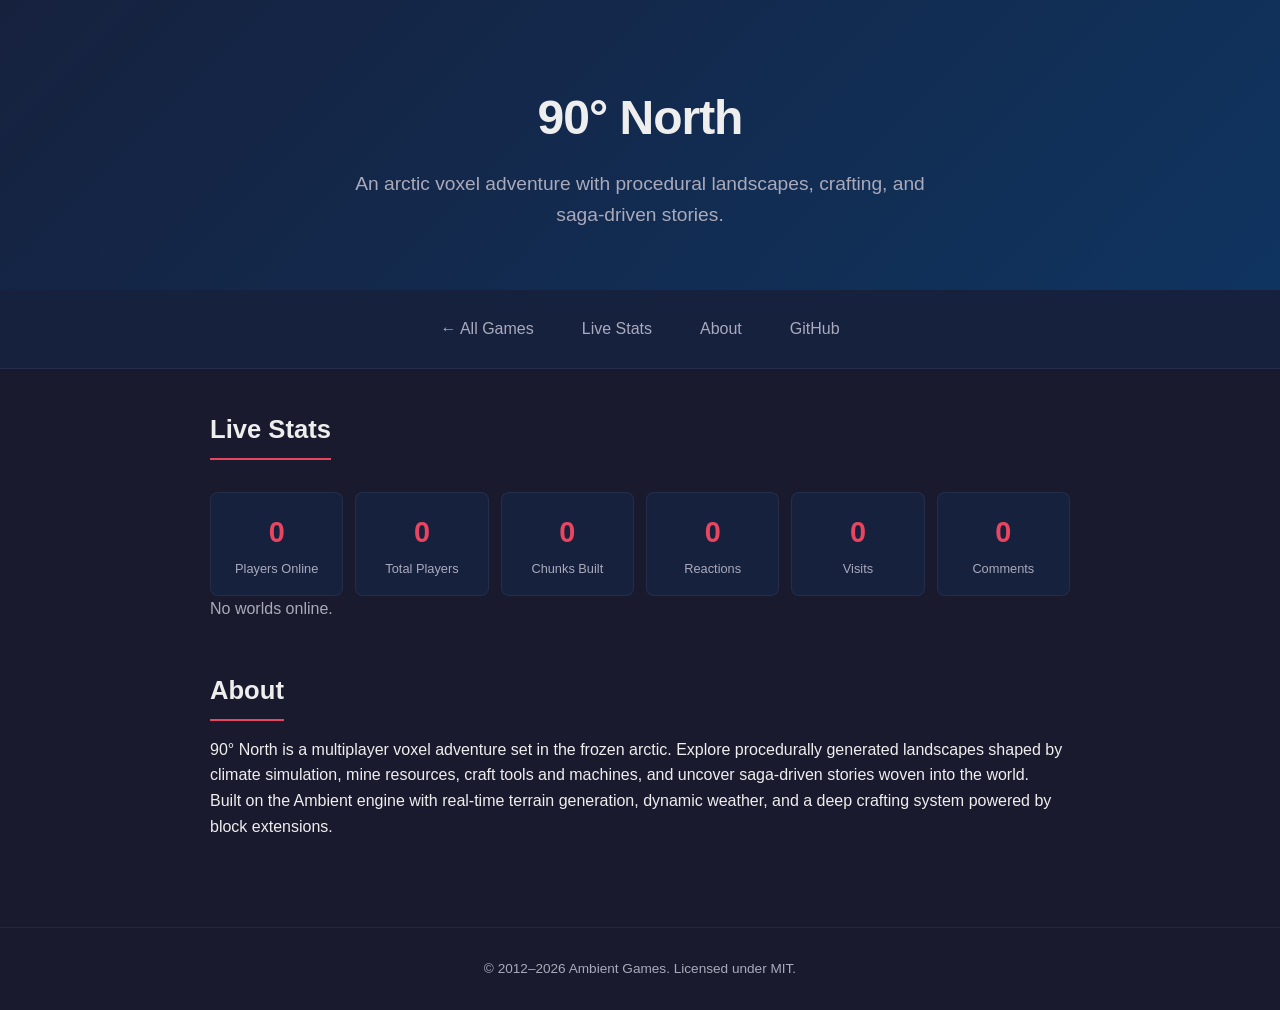
==== docs/90north/index.html @ 08423aee "Revised the website" ====
<!DOCTYPE html>
<html lang="en">
<head>
    <meta charset="UTF-8">
    <meta name="viewport" content="width=device-width, initial-scale=1.0">
    <title>90&deg; North - Ambient Games</title>
    <link rel="stylesheet" href="../css/style.css">
</head>
<body>

<div class="hero">
    <h1>90&deg; North</h1>
    <p>An arctic voxel adventure with procedural landscapes, crafting, and saga-driven stories.</p>
</div>

<nav>
    <a href="../">&larr; All Games</a>
    <a href="#stats">Live Stats</a>
    <a href="#about">About</a>
    <a href="https://github.com/AmbientGames/Ambient.Hub">GitHub</a>
</nav>

<div class="container">

    <section id="stats">
        <h2>Live Stats</h2>
        <div class="stats-overview">
            <div class="stat-card">
                <div class="value" id="stat-online">--</div>
                <div class="label">Players Online</div>
            </div>
            <div class="stat-card">
                <div class="value" id="stat-players">--</div>
                <div class="label">Total Players</div>
            </div>
            <div class="stat-card">
                <div class="value" id="stat-chunks">--</div>
                <div class="label">Chunks Built</div>
            </div>
            <div class="stat-card">
                <div class="value" id="stat-reactions">--</div>
                <div class="label">Reactions</div>
            </div>
            <div class="stat-card">
                <div class="value" id="stat-visits">--</div>
                <div class="label">Visits</div>
            </div>
            <div class="stat-card">
                <div class="value" id="stat-comments">--</div>
                <div class="label">Comments</div>
            </div>
        </div>

        <div id="worlds-container">
            <p class="muted">Loading...</p>
        </div>

        <p class="muted stats-updated" id="stats-updated"></p>
    </section>

    <section id="about">
        <h2>About</h2>
        <p>90&deg; North is a multiplayer voxel adventure set in the frozen arctic. Explore procedurally generated landscapes shaped by climate simulation, mine resources, craft tools and machines, and uncover saga-driven stories woven into the world.</p>
        <p>Built on the Ambient engine with real-time terrain generation, dynamic weather, and a deep crafting system powered by block extensions.</p>
    </section>

</div>

<footer>
    &copy; 2012&ndash;2026 Ambient Games. Licensed under MIT.
</footer>

<script>
    const fmt = n => (n ?? 0).toLocaleString();

    function buildTable(headers, rows) {
        if (!rows || rows.length === 0) return '<p class="muted">No data yet.</p>';
        let html = '<table><thead><tr>';
        headers.forEach(h => html += `<th>${h.label}</th>`);
        html += '</tr></thead><tbody>';
        rows.forEach(row => {
            html += '<tr>';
            headers.forEach(h => html += `<td>${h.fmt ? h.fmt(row[h.key]) : row[h.key]}</td>`);
            html += '</tr>';
        });
        html += '</tbody></table>';
        return html;
    }

    async function loadStats() {
        try {
            const response = await fetch('data/stats.json');
            if (!response.ok) return;
            const s = await response.json();

            document.getElementById('stat-online').textContent = fmt(s.playersOnline);
            document.getElementById('stat-players').textContent = fmt(s.totals?.players);
            document.getElementById('stat-chunks').textContent = fmt(s.totals?.chunks);
            document.getElementById('stat-reactions').textContent = fmt(s.totals?.reactions);
            document.getElementById('stat-visits').textContent = fmt(s.totals?.visits);
            document.getElementById('stat-comments').textContent = fmt(s.totals?.comments);

            const container = document.getElementById('worlds-container');
            if (s.worlds && s.worlds.length > 0) {
                container.innerHTML = s.worlds.map(w => `
                    <div class="world-section">
                        <h3>${w.name} <span class="muted world-meta">${fmt(w.activePlayers)} online &middot; ${fmt(w.totalChunks)} chunks</span></h3>
                        <div class="stats-details">
                            <div class="stats-column">
                                <h4>Leaderboard</h4>
                                <div class="stats-table-wrap">${buildTable(
                                    [
                                        { label: 'Player', key: 'displayName' },
                                        { label: 'Rep', key: 'reputation', fmt },
                                        { label: 'Blocks', key: 'blocksPlaced', fmt },
                                        { label: 'Sectors', key: 'sectorsOwned', fmt }
                                    ], w.leaderboard)}</div>
                            </div>
                            <div class="stats-column">
                                <h4>Top Builds</h4>
                                <div class="stats-table-wrap">${buildTable(
                                    [
                                        { label: 'Owner', key: 'ownerName' },
                                        { label: 'Rep', key: 'reputation', fmt },
                                        { label: 'Visits', key: 'visitCount', fmt }
                                    ], w.topBuilds)}</div>
                            </div>
                        </div>
                    </div>
                `).join('');
            } else {
                container.innerHTML = '<p class="muted">No worlds online.</p>';
            }

            if (s.generatedUtc) {
                const d = new Date(s.generatedUtc);
                document.getElementById('stats-updated').textContent = 'Last updated: ' + d.toLocaleString();
            }
        } catch (e) {
            // Stats not available yet
        }
    }
    loadStats();
</script>

</body>
</html>
---- docs/css/style.css ----
:root {
    --bg: #1a1a2e;
    --surface: #16213e;
    --primary: #0f3460;
    --accent: #e94560;
    --text: #eee;
    --text-muted: #aab;
    --radius: 8px;
}

* { margin: 0; padding: 0; box-sizing: border-box; }

body {
    font-family: -apple-system, BlinkMacSystemFont, "Segoe UI", Roboto, Helvetica, Arial, sans-serif;
    background: var(--bg);
    color: var(--text);
    line-height: 1.6;
}

a { color: var(--accent); text-decoration: none; }
a:hover { text-decoration: underline; }

/* Header */
.hero {
    text-align: center;
    padding: 80px 20px 60px;
    background: linear-gradient(135deg, var(--surface), var(--primary));
}

.hero h1 {
    font-size: 3rem;
    margin-bottom: 12px;
    letter-spacing: -1px;
}

.hero p {
    font-size: 1.2rem;
    color: var(--text-muted);
    max-width: 600px;
    margin: 0 auto;
}

/* Navigation */
nav {
    display: flex;
    justify-content: center;
    gap: 24px;
    padding: 20px;
    background: var(--surface);
    border-bottom: 1px solid rgba(255,255,255,0.06);
}

nav a {
    color: var(--text-muted);
    font-weight: 500;
    padding: 6px 12px;
    border-radius: var(--radius);
    transition: background 0.2s;
}

nav a:hover {
    background: var(--primary);
    color: var(--text);
    text-decoration: none;
}

/* Content */
.container {
    max-width: 900px;
    margin: 0 auto;
    padding: 40px 20px;
}

section {
    margin-bottom: 48px;
}

section h2 {
    font-size: 1.6rem;
    margin-bottom: 16px;
    padding-bottom: 8px;
    border-bottom: 2px solid var(--accent);
    display: inline-block;
}

/* Plugin cards */
.plugin-grid {
    display: grid;
    grid-template-columns: repeat(auto-fill, minmax(260px, 1fr));
    gap: 16px;
    margin-top: 16px;
}

.plugin-card {
    background: var(--surface);
    border: 1px solid rgba(255,255,255,0.06);
    border-radius: var(--radius);
    padding: 20px;
}

.plugin-card h3 { margin-bottom: 6px; }
.plugin-card p { color: var(--text-muted); font-size: 0.9rem; }

/* Code block */
pre {
    background: var(--surface);
    border: 1px solid rgba(255,255,255,0.06);
    border-radius: var(--radius);
    padding: 20px;
    overflow-x: auto;
    font-size: 0.9rem;
    line-height: 1.5;
    margin: 12px 0;
}

code {
    font-family: "Cascadia Code", "Fira Code", Consolas, monospace;
}

/* Stats section */
.stats-overview {
    display: grid;
    grid-template-columns: repeat(auto-fill, minmax(130px, 1fr));
    gap: 12px;
    margin-top: 16px;
}

.stat-card {
    background: var(--surface);
    border: 1px solid rgba(255,255,255,0.06);
    border-radius: var(--radius);
    padding: 16px;
    text-align: center;
}

.stat-card .value {
    font-size: 1.8rem;
    font-weight: 700;
    color: var(--accent);
}

.stat-card .label {
    color: var(--text-muted);
    font-size: 0.8rem;
    margin-top: 4px;
}

.stats-details {
    display: grid;
    grid-template-columns: 1fr 1fr;
    gap: 24px;
    margin: 24px 0;
}

.stats-details h3,
.stats-details h4,
#stats h3 {
    font-size: 1.1rem;
    margin-bottom: 10px;
    color: var(--text);
}

.stats-details h4 {
    font-size: 0.95rem;
    color: var(--text-muted);
}

.world-section {
    margin-top: 24px;
    padding-top: 20px;
    border-top: 1px solid rgba(255,255,255,0.06);
}

.world-section:first-child {
    margin-top: 16px;
    border-top: none;
    padding-top: 0;
}

.world-section > h3 {
    font-size: 1.2rem;
    margin-bottom: 12px;
}

.world-meta {
    font-size: 0.85rem;
    font-weight: 400;
}

.stats-table-wrap {
    background: var(--surface);
    border: 1px solid rgba(255,255,255,0.06);
    border-radius: var(--radius);
    padding: 12px;
    overflow-x: auto;
}

.stats-table-wrap table {
    width: 100%;
    border-collapse: collapse;
    font-size: 0.85rem;
}

.stats-table-wrap th {
    text-align: left;
    color: var(--text-muted);
    font-weight: 600;
    padding: 6px 8px;
    border-bottom: 1px solid rgba(255,255,255,0.08);
}

.stats-table-wrap td {
    padding: 6px 8px;
    border-bottom: 1px solid rgba(255,255,255,0.04);
}

.stats-table-wrap tr:last-child td {
    border-bottom: none;
}

.stats-updated {
    margin-top: 16px;
    text-align: right;
    font-size: 0.8rem;
}

.muted { color: var(--text-muted); }

@media (max-width: 600px) {
    .stats-details {
        grid-template-columns: 1fr;
    }
}

/* Product cards (landing page) */
a.product-card {
    display: block;
    background: var(--surface);
    border: 1px solid rgba(255,255,255,0.06);
    border-radius: var(--radius);
    padding: 24px;
    text-decoration: none;
    color: var(--text);
    transition: border-color 0.2s, transform 0.2s;
}

a.product-card:hover {
    border-color: var(--accent);
    transform: translateY(-2px);
    text-decoration: none;
}

a.product-card h3 {
    margin-bottom: 8px;
    font-size: 1.2rem;
}

a.product-card p {
    color: var(--text-muted);
    font-size: 0.9rem;
    margin-bottom: 12px;
}

.product-tag {
    display: inline-block;
    font-size: 0.75rem;
    font-weight: 600;
    color: var(--accent);
    border: 1px solid var(--accent);
    border-radius: 4px;
    padding: 2px 8px;
    text-transform: uppercase;
    letter-spacing: 0.5px;
}

/* Back link */
.back-link {
    display: inline-block;
    margin-bottom: 16px;
    color: var(--text-muted);
    font-size: 0.9rem;
}

.back-link:hover {
    color: var(--accent);
}

/* Footer */
footer {
    text-align: center;
    padding: 30px 20px;
    color: var(--text-muted);
    font-size: 0.85rem;
    border-top: 1px solid rgba(255,255,255,0.06);
}
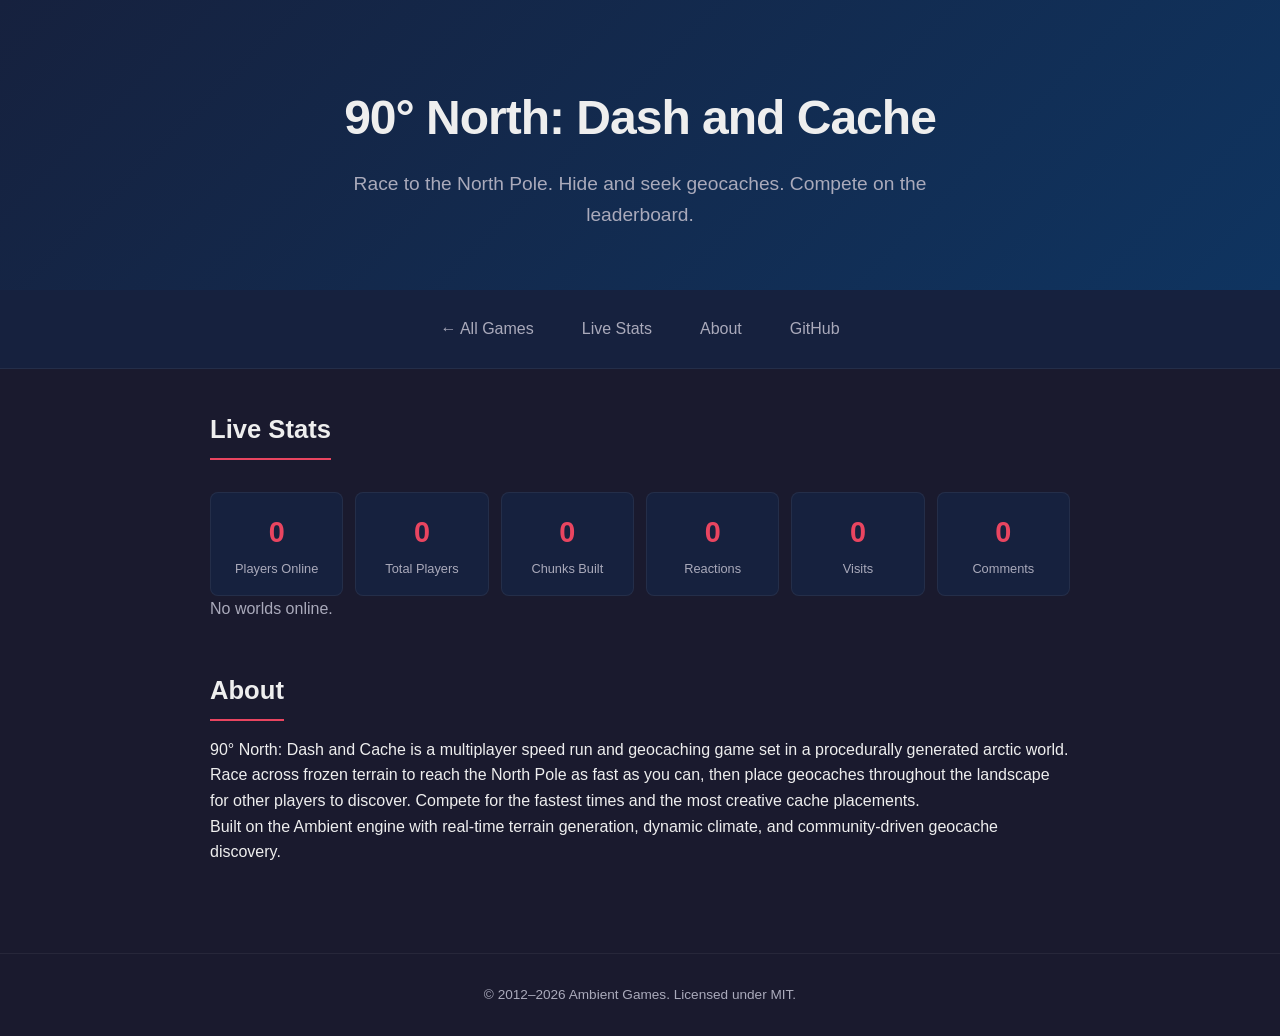
==== commit 95118f5f: "Imroved 90° North descriptions" ====
--- a/docs/90north/index.html
+++ b/docs/90north/index.html
@@ -3,14 +3,14 @@
 <head>
     <meta charset="UTF-8">
     <meta name="viewport" content="width=device-width, initial-scale=1.0">
-    <title>90&deg; North - Ambient Games</title>
+    <title>90&deg; North: Dash and Cache - Ambient Games</title>
     <link rel="stylesheet" href="../css/style.css">
 </head>
 <body>
 
 <div class="hero">
-    <h1>90&deg; North</h1>
-    <p>An arctic voxel adventure with procedural landscapes, crafting, and saga-driven stories.</p>
+    <h1>90&deg; North: Dash and Cache</h1>
+    <p>Race to the North Pole. Hide and seek geocaches. Compete on the leaderboard.</p>
 </div>
 
 <nav>
@@ -60,8 +60,8 @@
 
     <section id="about">
         <h2>About</h2>
-        <p>90&deg; North is a multiplayer voxel adventure set in the frozen arctic. Explore procedurally generated landscapes shaped by climate simulation, mine resources, craft tools and machines, and uncover saga-driven stories woven into the world.</p>
-        <p>Built on the Ambient engine with real-time terrain generation, dynamic weather, and a deep crafting system powered by block extensions.</p>
+        <p>90&deg; North: Dash and Cache is a multiplayer speed run and geocaching game set in a procedurally generated arctic world. Race across frozen terrain to reach the North Pole as fast as you can, then place geocaches throughout the landscape for other players to discover. Compete for the fastest times and the most creative cache placements.</p>
+        <p>Built on the Ambient engine with real-time terrain generation, dynamic climate, and community-driven geocache discovery.</p>
     </section>
 
 </div>
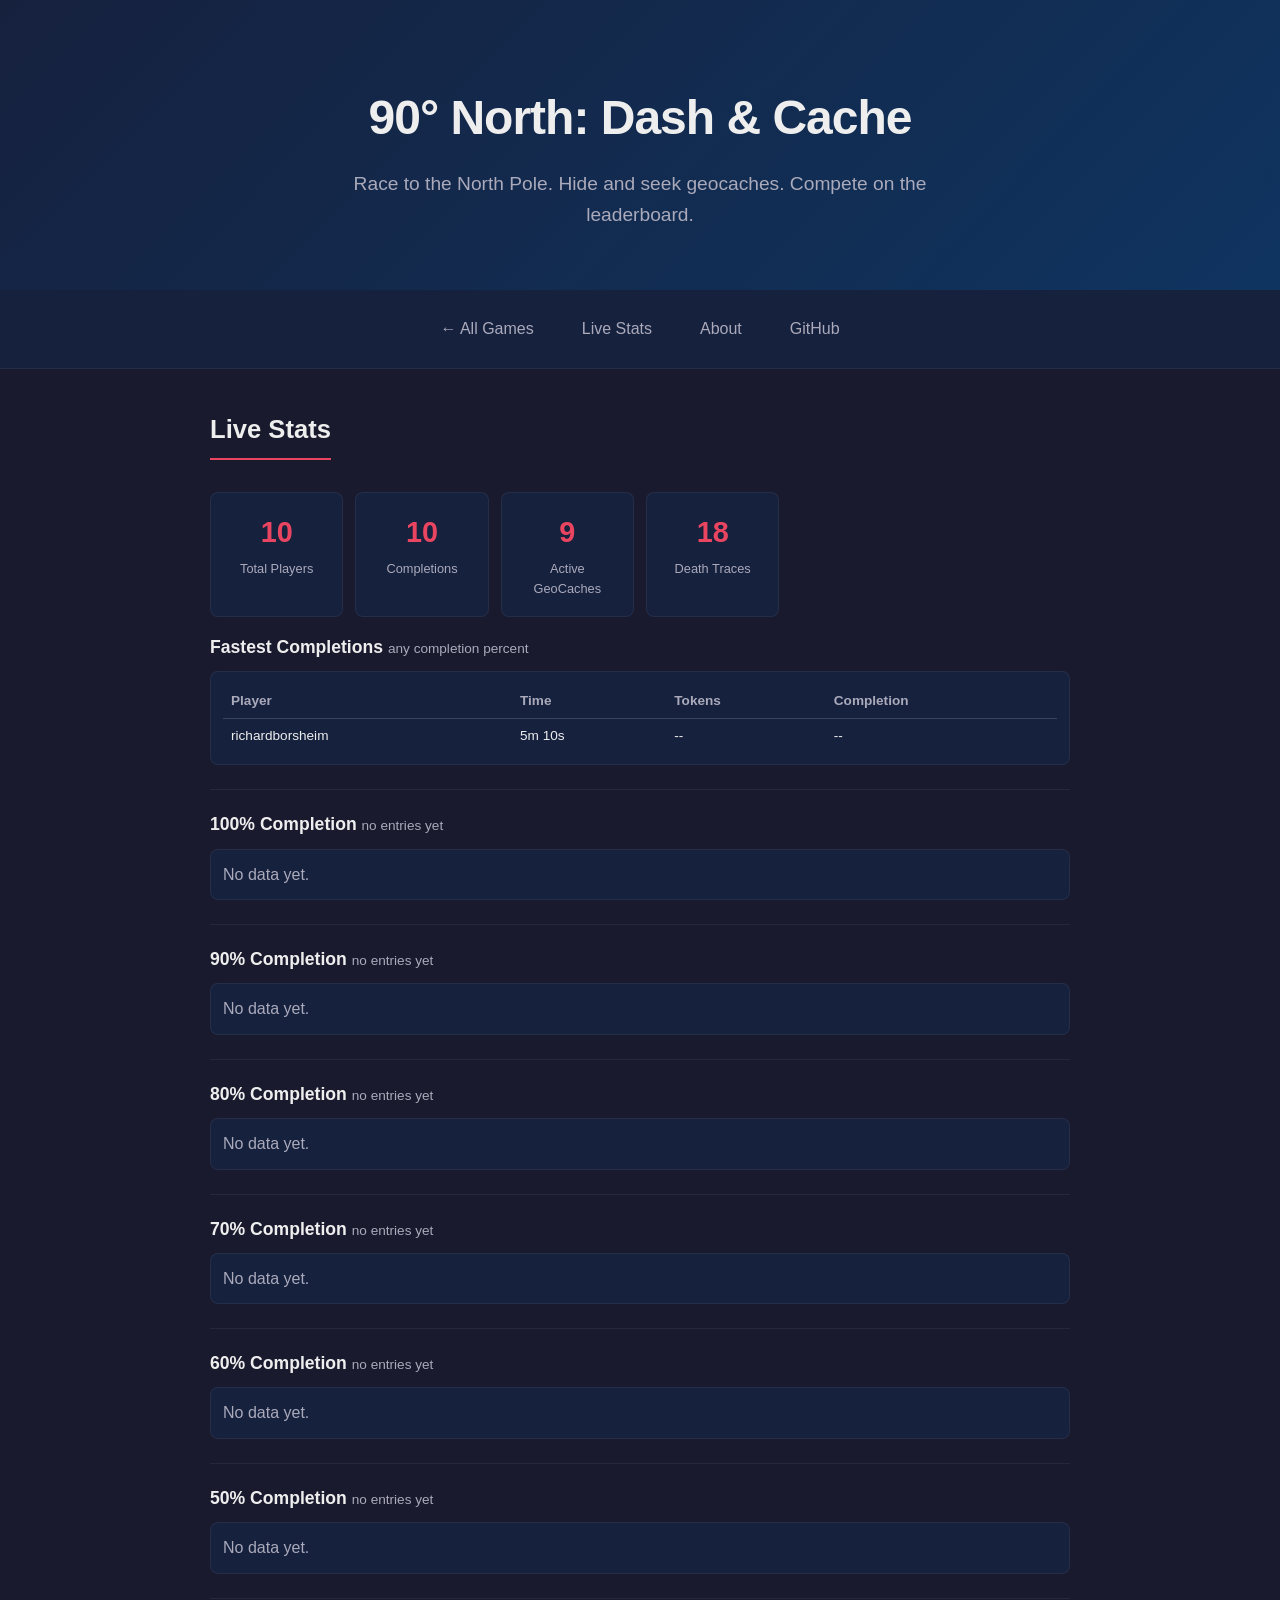
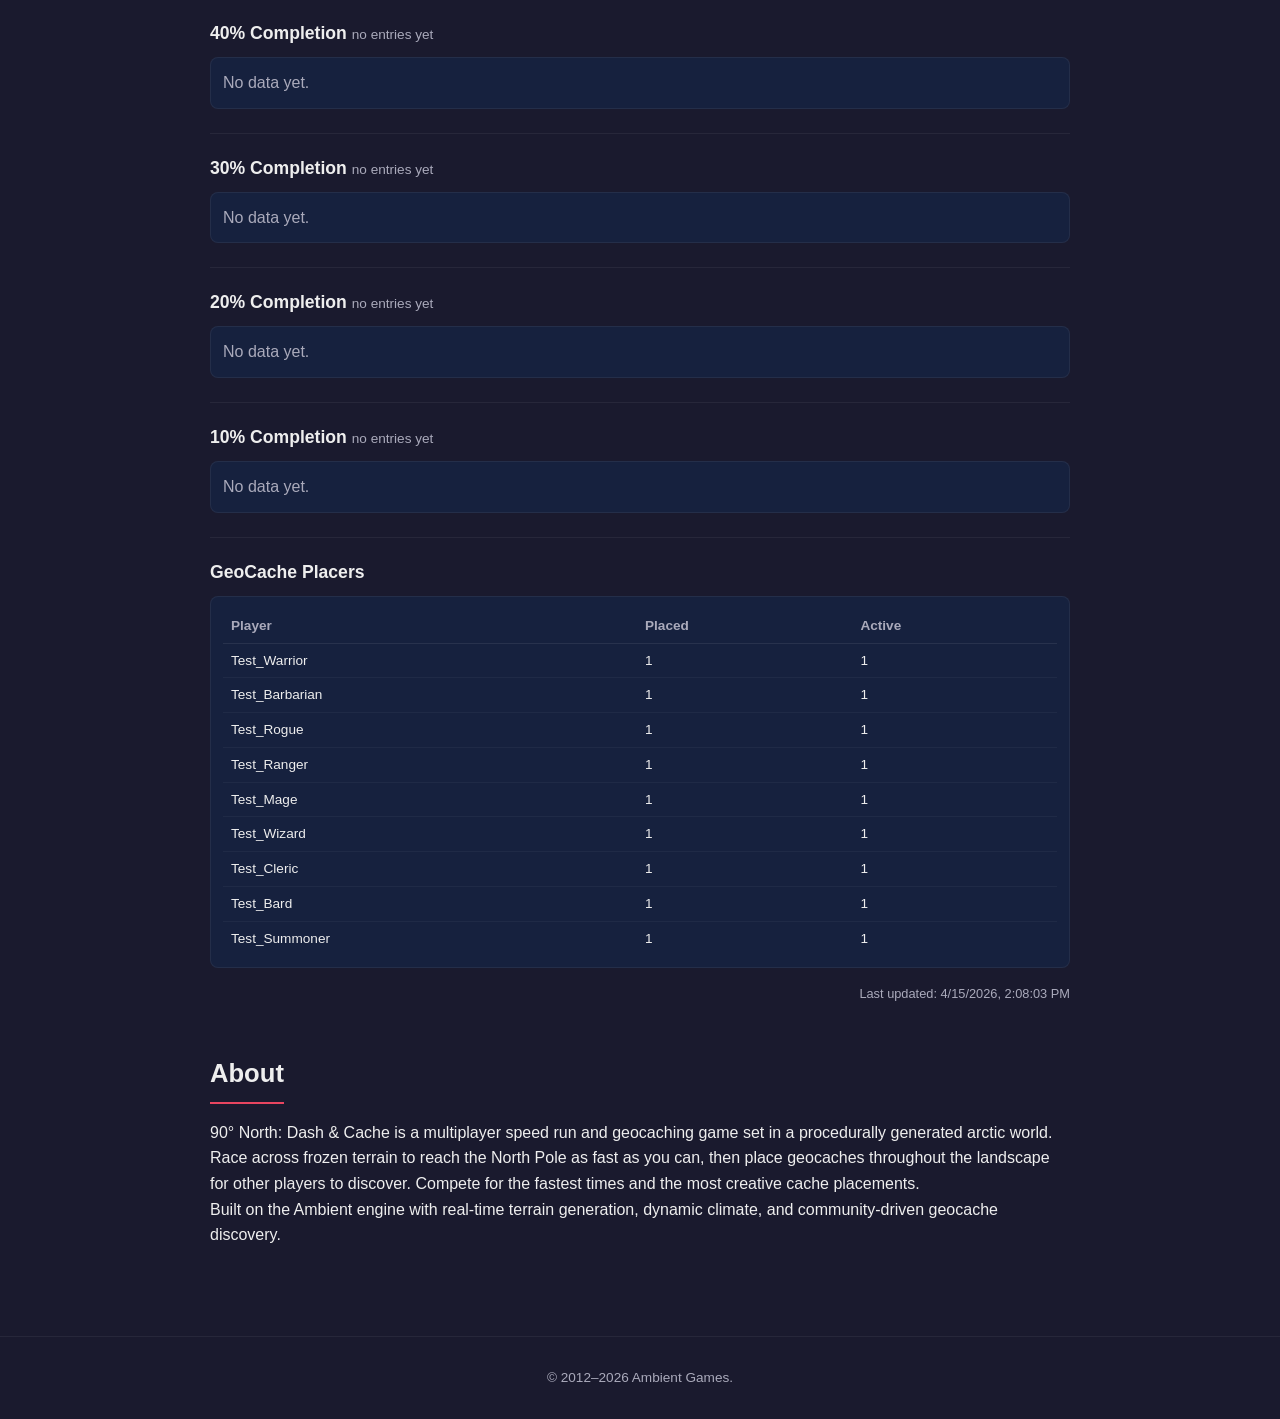
==== commit 80404e24: "Leaderboard" ====
--- a/docs/90north/index.html
+++ b/docs/90north/index.html
@@ -3,13 +3,13 @@
 <head>
     <meta charset="UTF-8">
     <meta name="viewport" content="width=device-width, initial-scale=1.0">
-    <title>90&deg; North: Dash and Cache - Ambient Games</title>
+    <title>90&deg; North: Dash &amp; Cache - Ambient Games</title>
     <link rel="stylesheet" href="../css/style.css">
 </head>
 <body>
 
 <div class="hero">
-    <h1>90&deg; North: Dash and Cache</h1>
+    <h1>90&deg; North: Dash &amp; Cache</h1>
     <p>Race to the North Pole. Hide and seek geocaches. Compete on the leaderboard.</p>
 </div>
 
@@ -26,28 +26,20 @@
         <h2>Live Stats</h2>
         <div class="stats-overview">
             <div class="stat-card">
-                <div class="value" id="stat-online">--</div>
-                <div class="label">Players Online</div>
-            </div>
-            <div class="stat-card">
                 <div class="value" id="stat-players">--</div>
                 <div class="label">Total Players</div>
             </div>
             <div class="stat-card">
-                <div class="value" id="stat-chunks">--</div>
-                <div class="label">Chunks Built</div>
+                <div class="value" id="stat-completions">--</div>
+                <div class="label">Completions</div>
             </div>
             <div class="stat-card">
-                <div class="value" id="stat-reactions">--</div>
-                <div class="label">Reactions</div>
+                <div class="value" id="stat-geocaches">--</div>
+                <div class="label">Active GeoCaches</div>
             </div>
             <div class="stat-card">
-                <div class="value" id="stat-visits">--</div>
-                <div class="label">Visits</div>
-            </div>
-            <div class="stat-card">
-                <div class="value" id="stat-comments">--</div>
-                <div class="label">Comments</div>
+                <div class="value" id="stat-deaths">--</div>
+                <div class="label">Death Traces</div>
             </div>
         </div>
 
@@ -60,14 +52,14 @@
 
     <section id="about">
         <h2>About</h2>
-        <p>90&deg; North: Dash and Cache is a multiplayer speed run and geocaching game set in a procedurally generated arctic world. Race across frozen terrain to reach the North Pole as fast as you can, then place geocaches throughout the landscape for other players to discover. Compete for the fastest times and the most creative cache placements.</p>
+        <p>90&deg; North: Dash &amp; Cache is a multiplayer speed run and geocaching game set in a procedurally generated arctic world. Race across frozen terrain to reach the North Pole as fast as you can, then place geocaches throughout the landscape for other players to discover. Compete for the fastest times and the most creative cache placements.</p>
         <p>Built on the Ambient engine with real-time terrain generation, dynamic climate, and community-driven geocache discovery.</p>
     </section>
 
 </div>
 
 <footer>
-    &copy; 2012&ndash;2026 Ambient Games. Licensed under MIT.
+    &copy; 2012&ndash;2026 Ambient Games.
 </footer>
 
 <script>
@@ -87,50 +79,91 @@
         return html;
     }
 
+    function fmtSeconds(sec) {
+        if (sec == null) return '--';
+        const s = Math.round(sec);
+        const h = Math.floor(s / 3600);
+        const m = Math.floor((s % 3600) / 60);
+        const r = s % 60;
+        return h > 0 ? `${h}h ${m}m ${r}s` : `${m}m ${r}s`;
+    }
+
+    function fmtPercent(p) {
+        return p == null ? '--' : `${p.toFixed(1)}%`;
+    }
+
+    function fmtTokens(acquired, total) {
+        if (total == null || total === 0) return '--';
+        return `${acquired ?? 0} / ${total}`;
+    }
+
     async function loadStats() {
         try {
             const response = await fetch('data/stats.json');
             if (!response.ok) return;
             const s = await response.json();
 
-            document.getElementById('stat-online').textContent = fmt(s.playersOnline);
             document.getElementById('stat-players').textContent = fmt(s.totals?.players);
-            document.getElementById('stat-chunks').textContent = fmt(s.totals?.chunks);
-            document.getElementById('stat-reactions').textContent = fmt(s.totals?.reactions);
-            document.getElementById('stat-visits').textContent = fmt(s.totals?.visits);
-            document.getElementById('stat-comments').textContent = fmt(s.totals?.comments);
+            document.getElementById('stat-completions').textContent = fmt(s.totals?.completions);
+            document.getElementById('stat-geocaches').textContent = fmt(s.totals?.geoCaches);
+            document.getElementById('stat-deaths').textContent = fmt(s.totals?.deathTraces);
 
             const container = document.getElementById('worlds-container');
-            if (s.worlds && s.worlds.length > 0) {
-                container.innerHTML = s.worlds.map(w => `
-                    <div class="world-section">
-                        <h3>${w.name} <span class="muted world-meta">${fmt(w.activePlayers)} online &middot; ${fmt(w.totalChunks)} chunks</span></h3>
-                        <div class="stats-details">
-                            <div class="stats-column">
-                                <h4>Leaderboard</h4>
-                                <div class="stats-table-wrap">${buildTable(
-                                    [
-                                        { label: 'Player', key: 'displayName' },
-                                        { label: 'Rep', key: 'reputation', fmt },
-                                        { label: 'Blocks', key: 'blocksPlaced', fmt },
-                                        { label: 'Sectors', key: 'sectorsOwned', fmt }
-                                    ], w.leaderboard)}</div>
-                            </div>
-                            <div class="stats-column">
-                                <h4>Top Builds</h4>
-                                <div class="stats-table-wrap">${buildTable(
-                                    [
-                                        { label: 'Owner', key: 'ownerName' },
-                                        { label: 'Rep', key: 'reputation', fmt },
-                                        { label: 'Visits', key: 'visitCount', fmt }
-                                    ], w.topBuilds)}</div>
-                            </div>
-                        </div>
-                    </div>
-                `).join('');
-            } else {
-                container.innerHTML = '<p class="muted">No worlds online.</p>';
+            let html = '';
+
+            // Headline: fastest times regardless of completion percent — "just finished" board.
+            html += `<div class="world-section">
+                <h3>Fastest Completions <span class="muted world-meta">any completion percent</span></h3>
+                <div class="stats-table-wrap">${buildTable(
+                    [
+                        { label: 'Player', key: 'displayName' },
+                        { label: 'Time', key: 'elapsedSeconds', fmt: fmtSeconds },
+                        { label: 'Tokens', key: '_tokens', fmt: v => v },
+                        { label: 'Completion', key: 'completionPercent', fmt: fmtPercent }
+                    ],
+                    (s.speedrunLeaderboard || []).map(r => ({
+                        ...r,
+                        _tokens: fmtTokens(r.tokensAcquired, r.tokensTotal)
+                    }))
+                )}</div>
+            </div>`;
+
+            // One table per completion tier, descending from 100% down to 10%.
+            const tiers = [100, 90, 80, 70, 60, 50, 40, 30, 20, 10];
+            const bucketMap = s.leaderboardsByBucket || {};
+            tiers.forEach(tier => {
+                const rows = bucketMap[tier.toString()] || [];
+                html += `<div class="world-section">
+                    <h3>${tier}% Completion <span class="muted world-meta">${rows.length === 0 ? 'no entries yet' : 'fastest at this tier'}</span></h3>
+                    <div class="stats-table-wrap">${buildTable(
+                        [
+                            { label: 'Player', key: 'displayName' },
+                            { label: 'Time', key: 'elapsedSeconds', fmt: fmtSeconds },
+                            { label: 'Tokens', key: '_tokens', fmt: v => v },
+                            { label: 'Completion', key: 'completionPercent', fmt: fmtPercent }
+                        ],
+                        rows.map(r => ({
+                            ...r,
+                            _tokens: fmtTokens(r.tokensAcquired, r.tokensTotal)
+                        }))
+                    )}</div>
+                </div>`;
+            });
+
+            // GeoCache placers — unchanged role on this page.
+            if (s.geoCacheLeaderboard && s.geoCacheLeaderboard.length > 0) {
+                html += `<div class="world-section">
+                    <h3>GeoCache Placers</h3>
+                    <div class="stats-table-wrap">${buildTable(
+                        [
+                            { label: 'Player', key: 'displayName' },
+                            { label: 'Placed', key: 'cachesPlaced', fmt },
+                            { label: 'Active', key: 'activeCaches', fmt }
+                        ], s.geoCacheLeaderboard)}</div>
+                </div>`;
             }
+
+            container.innerHTML = html;
 
             if (s.generatedUtc) {
                 const d = new Date(s.generatedUtc);
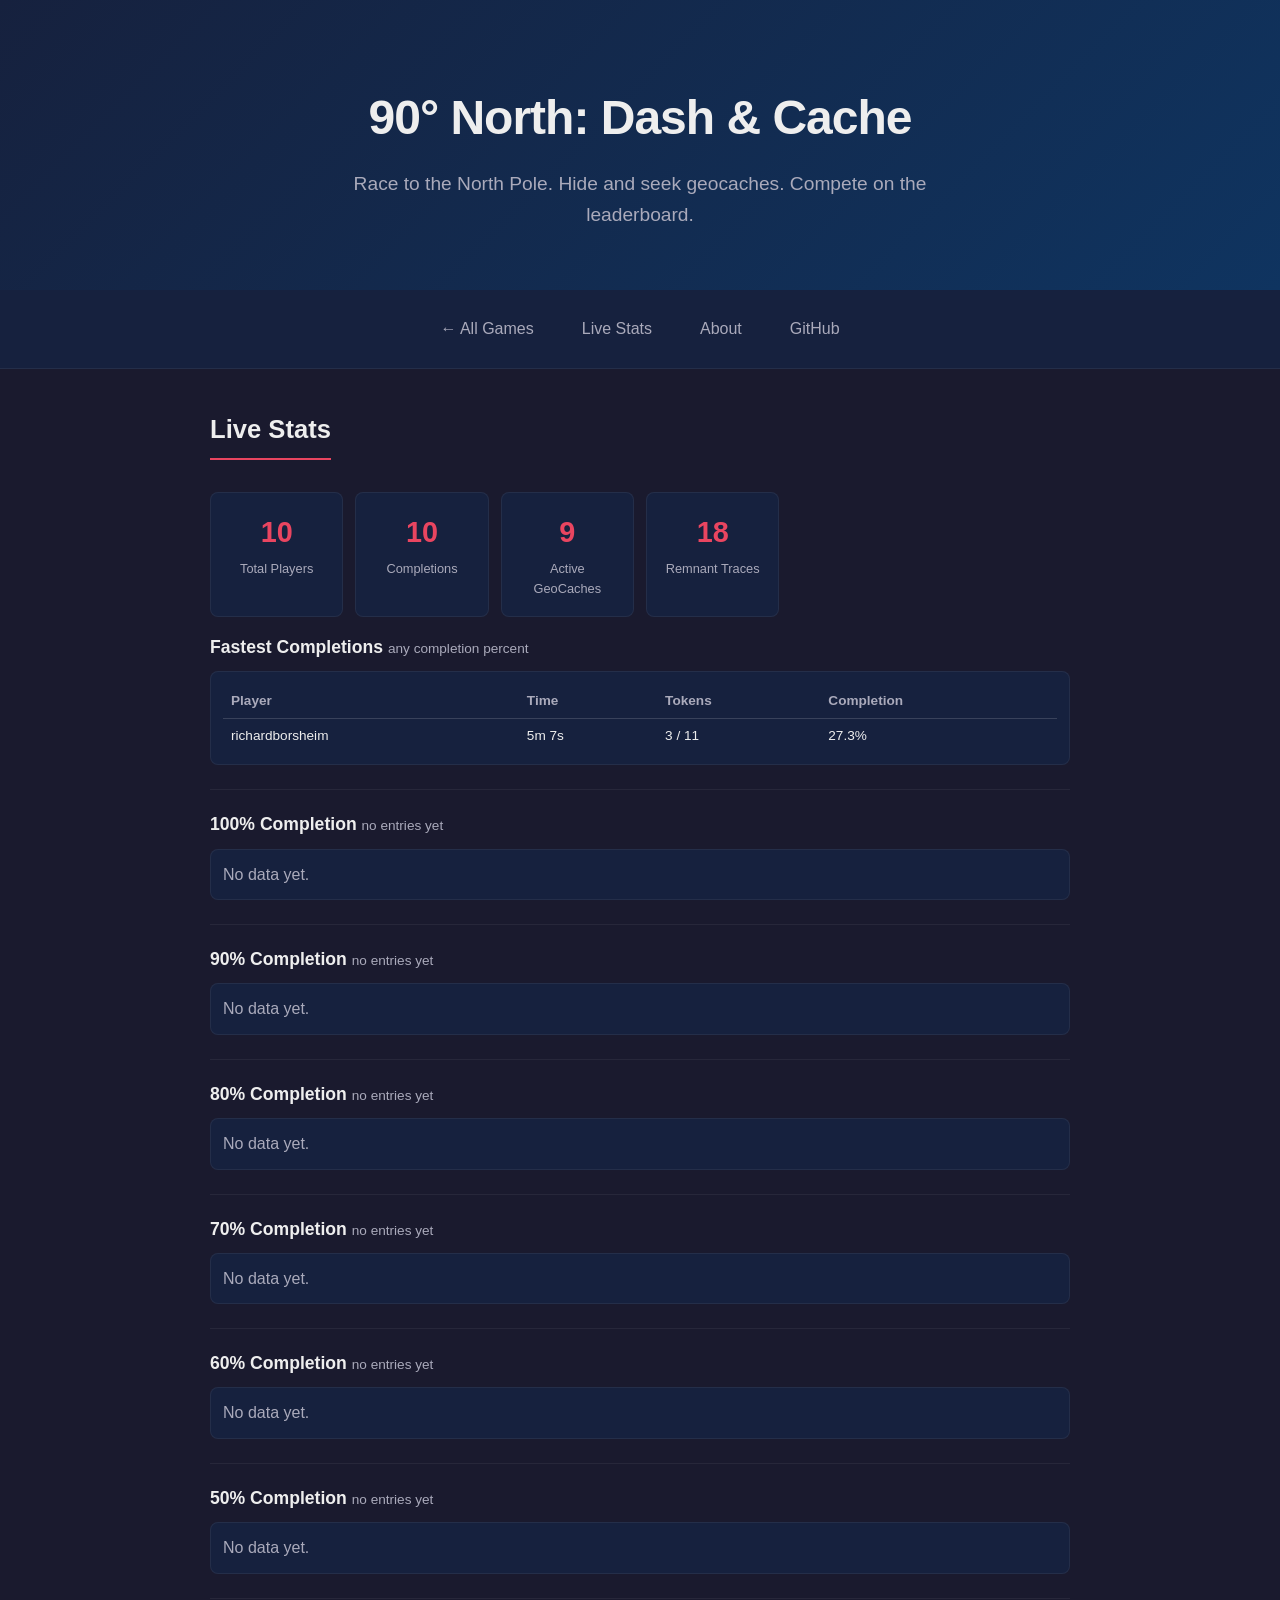
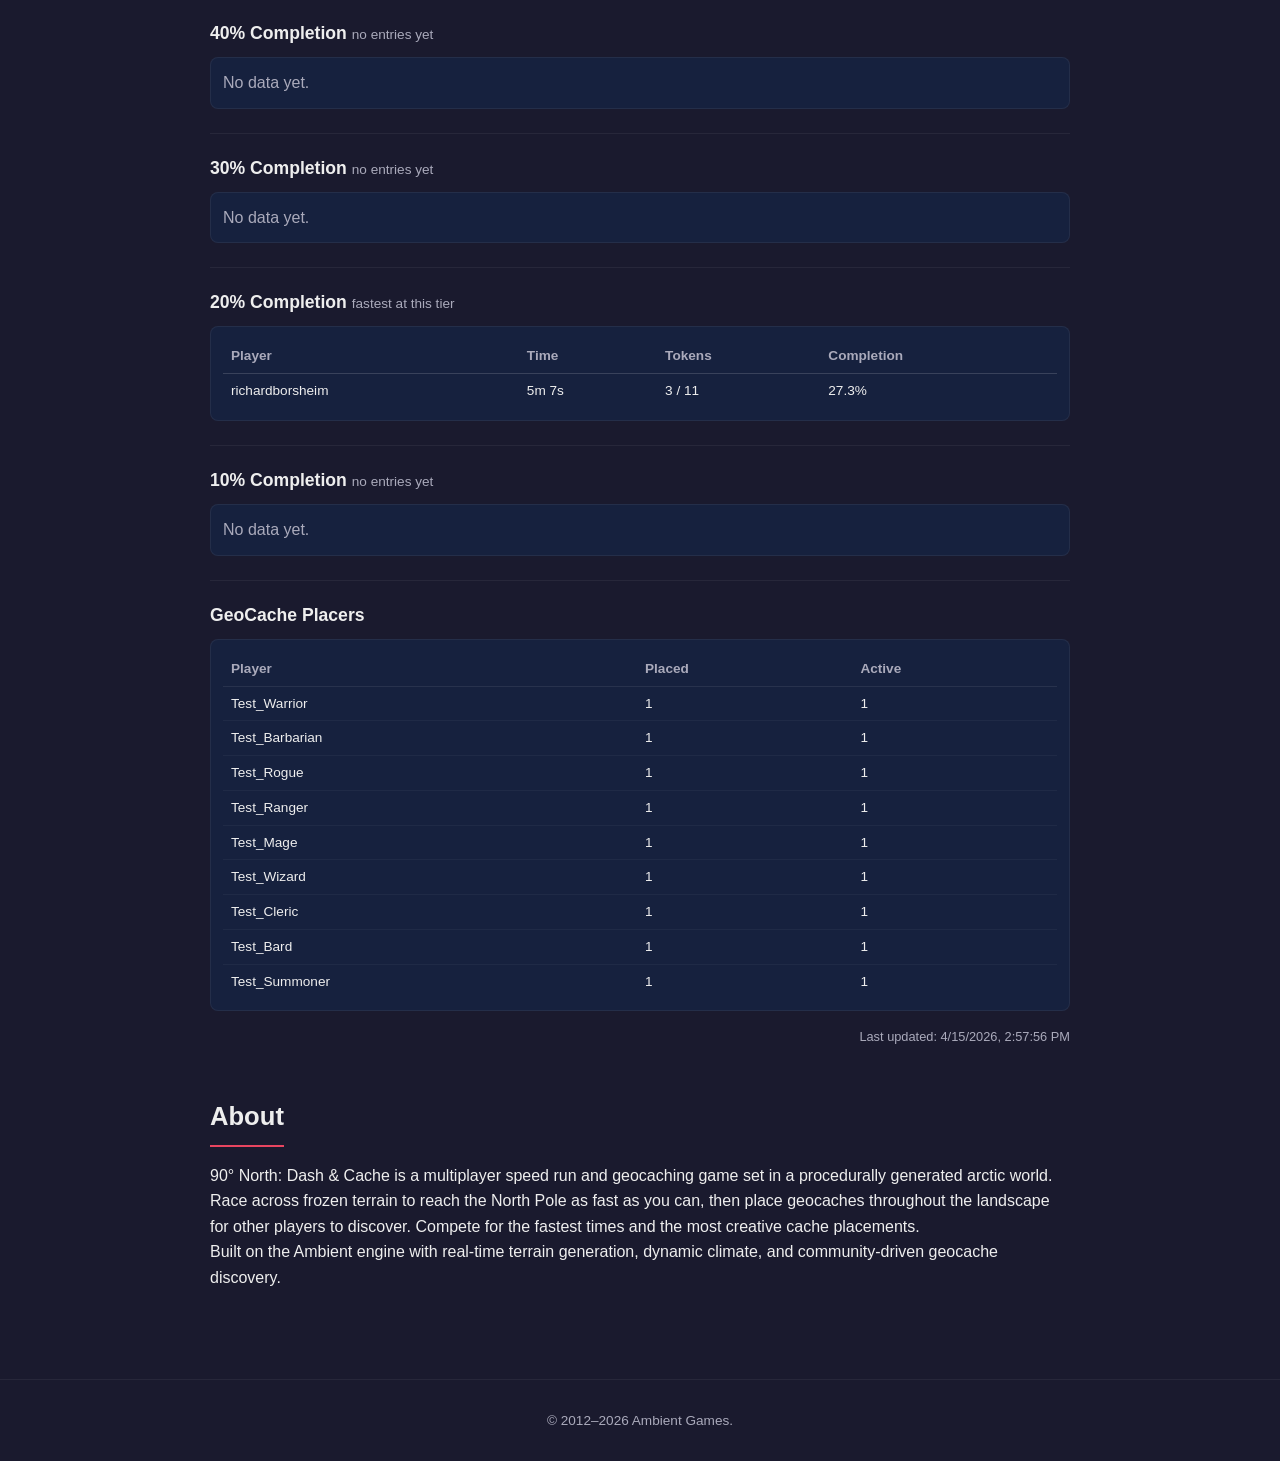
==== commit 80c6de24: "Fix to json" ====
--- a/docs/90north/index.html
+++ b/docs/90north/index.html
@@ -38,8 +38,8 @@
                 <div class="label">Active GeoCaches</div>
             </div>
             <div class="stat-card">
-                <div class="value" id="stat-deaths">--</div>
-                <div class="label">Death Traces</div>
+                <div class="value" id="stat-remnants">--</div>
+                <div class="label">Remnant Traces</div>
             </div>
         </div>
 
@@ -106,7 +106,7 @@
             document.getElementById('stat-players').textContent = fmt(s.totals?.players);
             document.getElementById('stat-completions').textContent = fmt(s.totals?.completions);
             document.getElementById('stat-geocaches').textContent = fmt(s.totals?.geoCaches);
-            document.getElementById('stat-deaths').textContent = fmt(s.totals?.deathTraces);
+            document.getElementById('stat-remnants').textContent = fmt(s.totals?.remnantTraces);
 
             const container = document.getElementById('worlds-container');
             let html = '';
